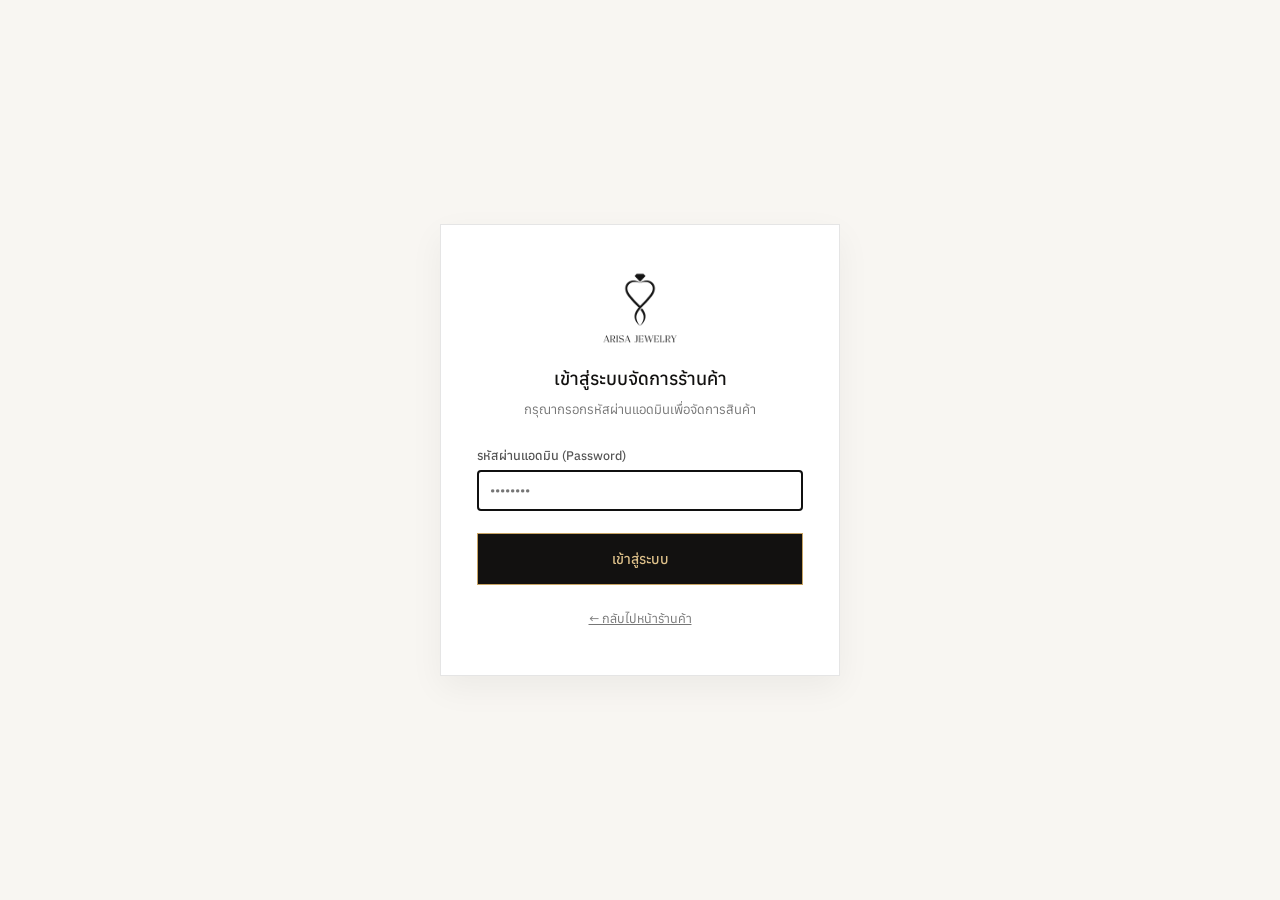
==== admin.html @ 5f4e0c60 "Support ?token= query parameter and enhance token auto-capture" ====
﻿<!DOCTYPE html>
<html lang="th">
<head>
  <meta charset="UTF-8">
  <meta name="viewport" content="width=device-width, initial-scale=1.0">
  <title>ระบบจัดการสินค้า | ARISA JEWELRY</title>
  <link rel="preconnect" href="https://fonts.googleapis.com">
  <link rel="preconnect" href="https://fonts.gstatic.com" crossorigin>
  <link href="https://fonts.googleapis.com/css2?family=Anuphan:wght@300;400;500;600&family=Cormorant+Garamond:wght@500&display=swap" rel="stylesheet">
  <link rel="stylesheet" href="styles.css">
  <style>
    /* Login Gate Overlay */
    .login-gate {
      position: fixed;
      inset: 0;
      background-color: #F8F6F2;
      z-index: 999;
      display: flex;
      align-items: center;
      justify-content: center;
      padding: 24px;
    }
    .login-card {
      background: #FFFFFF;
      border: 1px solid #E5E5E5;
      max-width: 400px;
      width: 100%;
      padding: 44px 36px;
      text-align: center;
      box-shadow: 0 12px 32px rgba(0, 0, 0, 0.05);
    }
    .login-logo {
      height: 76px;
      width: auto;
      margin: 0 auto 20px;
      object-fit: contain;
    }
    .login-title {
      font-size: 18px;
      font-weight: 500;
      margin-bottom: 6px;
    }
    .login-sub {
      font-size: 13px;
      color: #767676;
      margin-bottom: 24px;
    }
    .login-err {
      color: #b91c1c;
      font-size: 12.5px;
      margin-bottom: 12px;
      display: none;
    }

    /* Admin Dashboard */
    .admin-wrap {
      max-width: 1180px;
      margin: 0 auto;
      padding: 36px 24px 80px;
      display: none;
    }
    .admin-grid {
      display: grid;
      grid-template-columns: 380px 1fr;
      gap: 32px;
      align-items: start;
    }
    .admin-panel {
      background: #FFFFFF;
      border: 1px solid #E5E5E5;
      padding: 28px;
    }
    .admin-panel h2 {
      font-size: 18px;
      font-weight: 500;
      margin-bottom: 18px;
      padding-bottom: 12px;
      border-bottom: 1px solid #E5E5E5;
    }
    .field-group {
      margin-bottom: 14px;
    }
    .field-group label {
      display: block;
      font-size: 12.5px;
      color: #545454;
      margin-bottom: 5px;
      font-weight: 500;
    }
    .field-input {
      width: 100%;
      padding: 9px 12px;
      border: 1px solid #CCCCCC;
      font: inherit;
      font-size: 13.5px;
      background: #FFFFFF;
    }
    .field-row {
      display: grid;
      grid-template-columns: 1fr 1fr;
      gap: 10px;
    }
    .img-upload-box {
      border: 1px dashed #999999;
      background: #F8F6F2;
      padding: 18px;
      text-align: center;
      cursor: pointer;
      position: relative;
    }
    .img-upload-box:hover {
      border-color: #141414;
    }
    .img-preview {
      width: 100%;
      max-height: 200px;
      object-fit: cover;
      margin-bottom: 10px;
      display: none;
    }
    .admin-table {
      width: 100%;
      border-collapse: collapse;
    }
    .admin-table th,
    .admin-table td {
      padding: 12px;
      border-bottom: 1px solid #E5E5E5;
      text-align: left;
      font-size: 13.5px;
    }
    .admin-table th {
      font-size: 12px;
      color: #767676;
      font-weight: 500;
      background: #F8F6F2;
    }
    .admin-thumb {
      width: 54px;
      height: 54px;
      object-fit: cover;
      background: #F3F2F0;
    }
    .status-banner {
      padding: 12px 16px;
      margin-bottom: 24px;
      font-size: 13.5px;
      display: flex;
      justify-content: space-between;
      align-items: center;
      flex-wrap: wrap;
      gap: 12px;
      background: #F8F6F2;
      border: 1px solid #E5E5E5;
    }
    .btn-sm {
      padding: 5px 10px;
      font-size: 12px;
      border: 1px solid #CCCCCC;
      margin-right: 4px;
    }
    .btn-sm:hover {
      border-color: #141414;
    }
    .btn-publish {
      background: #141414;
      color: #FFFFFF;
      padding: 11px 22px;
      font-size: 13.5px;
      font-weight: 500;
    }
    .btn-publish:hover {
      opacity: 0.85;
    }
    @media (max-width: 900px) {
      .admin-grid {
        grid-template-columns: 1fr;
      }
    }
  </style>
</head>
<body>

  <!-- Password Login Screen -->
  <div class="login-gate" id="loginGate">
    <div class="login-card">
      <img src="assets/logo-black.png" alt="ARISA JEWELRY" class="login-logo">
      <h1 class="login-title">เข้าสู่ระบบจัดการร้านค้า</h1>
      <p class="login-sub">กรุณากรอกรหัสผ่านแอดมินเพื่อจัดการสินค้า</p>
      <div class="login-err" id="loginErr">รหัสผ่านไม่ถูกต้อง กรุณาลองอีกครั้ง</div>
      <form id="loginForm">
        <div class="field-group" style="text-align: left;">
          <label for="adminPassInput">รหัสผ่านแอดมิน (Password)</label>
          <input type="password" id="adminPassInput" class="field-input" placeholder="••••••••" required autofocus>
        </div>
        <button type="submit" class="sw-btn-black" style="margin-top: 8px;">เข้าสู่ระบบ</button>
      </form>
      <div style="margin-top: 20px;">
        <a href="index.html" style="font-size: 12.5px; color: #767676; text-decoration: underline;">← กลับไปหน้าร้านค้า</a>
      </div>
    </div>
  </div>

  <!-- Header -->
  <header class="sw-header">
    <div class="sw-header-inner">
      <div class="sw-header-left">
        <a href="index.html" style="text-decoration: underline;">← กลับไปหน้าร้านค้า</a>
      </div>
      <a href="index.html" class="sw-brand">
        <img src="assets/logo-gold.png" alt="ARISA JEWELRY" class="sw-brand-logo">
      </a>
      <div class="sw-header-right">
        <button type="button" class="btn-sm" id="changePassBtn" style="color:#F5EFE6;border-color:rgba(200,164,100,0.4);">เปลี่ยนรหัสผ่าน</button>
        <button type="button" class="btn-sm" id="logoutBtn" style="color:#F5EFE6;border-color:rgba(200,164,100,0.4);">ออกจากระบบ</button>
      </div>
    </div>
  </header>

  <!-- Main Admin Content (Hidden until authenticated) -->
  <main class="admin-wrap" id="adminWrap">
    <div class="status-banner">
      <div>
        <strong>สถานะระบบเว็บจริง:</strong>
        <span id="connStatus">พร้อมแก้ไขรายการสินค้า</span>
      </div>
      <div style="display: flex; gap: 10px; align-items: center;">
        <button type="button" class="btn-sm" id="tokenBtn">ตั้งค่า GitHub Token</button>
        <button type="button" class="btn-publish" id="publishBtn">บันทึกขึ้นเว็บจริงทันที</button>
      </div>
    </div>

    <div class="admin-grid">
      <!-- Left: Add / Edit Product Form -->
      <section class="admin-panel">
        <h2 id="formHeading">เพิ่มสินค้าใหม่</h2>
        <form id="productForm">
          <input type="hidden" id="editIndex" value="-1">

          <div class="field-group">
            <label>รูปภาพสินค้า (คลิกเลือกรูป / ลากวาง / กด Ctrl+V วางรูปที่แคปจาก TikTok ได้ทันที)</label>
            <div class="img-upload-box" id="uploadBox">
              <img id="imgPreview" class="img-preview" alt="Preview">
              <div id="uploadPrompt" style="font-size: 13px; color: #545454;">
                + คลิกเลือกรูป หรือกด <strong>Ctrl + V</strong> เพื่อวางรูปจาก TikTok
              </div>
              <input type="file" id="imgInput" accept="image/*" style="display: none;">
            </div>
            <div style="display: flex; gap: 6px; margin-top: 8px;">
              <input type="url" id="imgUrlInput" class="field-input" placeholder="หรือวางลิงก์รูปภาพโดยตรง (https://...)" style="font-size: 12.5px; padding: 7px 10px;">
              <button type="button" class="btn-sm" id="fetchImgUrlBtn" style="white-space: nowrap; background: #121110; color: #DFC28B; border-color: #C8A464;">ดึงรูป</button>
            </div>
          </div>

          <div class="field-row">
            <div class="field-group">
              <label>รหัสสินค้า</label>
              <input type="text" id="pId" class="field-input" placeholder="เช่น AJ-N05" required>
            </div>
            <div class="field-group">
              <label>หมวดหมู่</label>
              <select id="pCat" class="field-input">
                <option value="necklaces">สร้อยคอเงินแท้</option>
                <option value="pendants">จี้เงินแท้</option>
                <option value="amulets">จี้พระเลี่ยมเงินแท้</option>
                <option value="earrings">ต่างหู</option>
                <option value="rings">แหวน</option>
                <option value="bracelets">สร้อยข้อมือและกำไล</option>
              </select>
            </div>
          </div>

          <div class="field-group">
            <label>ชื่อสินค้า</label>
            <input type="text" id="pName" class="field-input" placeholder="เช่น สร้อยคอเงินแท้ ลายอิตาลี" required>
          </div>

          <div class="field-group">
            <label>คำโปรยสั้นๆ (แสดงใต้ชื่อสินค้า)</label>
            <input type="text" id="pSub" class="field-input" placeholder="เช่น เงินแท้ 92.5%, ขัดเงาโรเดียม" required>
          </div>

          <div class="field-row">
            <div class="field-group">
              <label>ราคา (บาท)</label>
              <input type="number" id="pPrice" class="field-input" placeholder="890" required>
            </div>
            <div class="field-group">
              <label>ป้ายกำกับ (เว้นว่างได้)</label>
              <select id="pBadge" class="field-input">
                <option value="">ไม่มีป้าย</option>
                <option value="ขายดี">ขายดี</option>
                <option value="ใหม่">ใหม่</option>
                <option value="แนะนำ">แนะนำ</option>
              </select>
            </div>
          </div>

          <div class="field-row">
            <div class="field-group">
              <label>น้ำหนักเนื้อเงิน</label>
              <input type="text" id="pWeight" class="field-input" placeholder="เช่น 4.5 กรัม" required>
            </div>
            <div class="field-group">
              <label>ขนาด / ความยาว</label>
              <input type="text" id="pSizing" class="field-input" placeholder="เช่น ยาว 16 / 18 นิ้ว" required>
            </div>
          </div>

          <div class="field-group">
            <label>รายละเอียดสินค้า</label>
            <textarea id="pDesc" rows="3" class="field-input" placeholder="อธิบายจุดเด่นของชิ้นงาน..."></textarea>
          </div>

          <button type="submit" class="sw-btn-black" id="saveItemBtn">เพิ่มลงรายการสินค้า</button>
          <button type="button" class="btn-sm" id="cancelEditBtn" style="width: 100%; margin-top: 8px; display: none;">ยกเลิกการแก้ไข</button>
        </form>

        <!-- Hero Banner Uploader -->
        <div style="margin-top: 32px; padding-top: 24px; border-top: 1px solid #E5E5E5;">
          <h2 style="font-size: 16px; margin-bottom: 12px; border: none; padding: 0;">เปลี่ยนรูปภาพปกแบนเนอร์ด้านบนเว็บ (Hero Banner)</h2>
          <div class="img-upload-box" id="bannerUploadBox">
            <img id="bannerPreview" src="assets/hero-banner.jpg" class="img-preview" style="display: block; max-height: 140px;" alt="Banner Preview">
            <div style="font-size: 12.5px; color: #545454;">
              + คลิกเพื่อเลือกรูปแบนเนอร์ใหม่ (แนวนอน)
            </div>
            <input type="file" id="bannerInput" accept="image/*" style="display: none;">
          </div>
        </div>
      </section>

      <!-- Right: Current Product List -->
      <section class="admin-panel">
        <h2>รายการสินค้าทั้งหมดในร้าน (<span id="totalItems">0</span> ชิ้น)</h2>
        <div style="overflow-x: auto;">
          <table class="admin-table">
            <thead>
              <tr>
                <th>รูป</th>
                <th>รหัส / ชื่อสินค้า</th>
                <th>หมวดหมู่</th>
                <th>ราคา</th>
                <th>จัดการ</th>
              </tr>
            </thead>
            <tbody id="adminTableBody"></tbody>
          </table>
        </div>
      </section>
    </div>
  </main>

  <script>
    const REPO = 'thanatphum2533-cmyk/arisa-jewelry-';
    function getGithubToken() {
      // 1. Check URL hash: #token=...
      if (window.location.hash && window.location.hash.includes('token=')) {
        const match = window.location.hash.match(/token=([a-zA-Z0-9_]+)/);
        if (match && match[1]) {
          localStorage.setItem('aj_gh_token', match[1]);
          history.replaceState(null, '', window.location.pathname);
          return match[1];
        }
      }
      // 2. Check URL query string: ?token=...
      const urlParams = new URLSearchParams(window.location.search);
      const queryToken = urlParams.get('token');
      if (queryToken) {
        localStorage.setItem('aj_gh_token', queryToken);
        history.replaceState(null, '', window.location.pathname);
        return queryToken;
      }
      // 3. Check localStorage
      return localStorage.getItem('aj_gh_token') || '';
    }
    
    
    // Default SHA-256 hash for "arisa925"
    const DEFAULT_HASH = '4a66952e3973aa38ae612e84d77d6cfb54ffdf430f3200080f1eda6de9e37d82';

    const loginGate = document.getElementById('loginGate');
    const adminWrap = document.getElementById('adminWrap');
    const loginForm = document.getElementById('loginForm');
    const loginErr = document.getElementById('loginErr');

    async function sha256(str) {
      const buf = await crypto.subtle.digest('SHA-256', new TextEncoder().encode(str));
      return Array.from(new Uint8Array(buf)).map(b => b.toString(16).padStart(2, '0')).join('');
    }

    function checkSession() {
      if (sessionStorage.getItem('aj_admin_unlocked') === 'true') {
        loginGate.style.display = 'none';
        adminWrap.style.display = 'block';
      } else {
        loginGate.style.display = 'flex';
        adminWrap.style.display = 'none';
      }
    }

    loginForm.addEventListener('submit', async (e) => {
      e.preventDefault();
      const pass = document.getElementById('adminPassInput').value;
      const hash = await sha256(pass);
      const savedHash = localStorage.getItem('aj_custom_pass_hash') || DEFAULT_HASH;

      if (hash === savedHash) {
        sessionStorage.setItem('aj_admin_unlocked', 'true');
        loginErr.style.display = 'none';
        document.getElementById('adminPassInput').value = '';
        checkSession();
      } else {
        loginErr.style.display = 'block';
      }
    });

    document.getElementById('logoutBtn').addEventListener('click', () => {
      sessionStorage.removeItem('aj_admin_unlocked');
      checkSession();
    });

    document.getElementById('changePassBtn').addEventListener('click', async () => {
      const newPass = prompt('ตั้งรหัสผ่านแอดมินใหม่ (อย่างน้อย 4 ตัวอักษร):');
      if (newPass && newPass.trim().length >= 4) {
        const h = await sha256(newPass.trim());
        localStorage.setItem('aj_custom_pass_hash', h);
        alert('เปลี่ยนรหัสผ่านแอดมินเรียบร้อยแล้วครับ!');
      }
    });

    checkSession();

    // Admin Catalog Logic
    let products = [];
    let pendingImages = {};
    let currentImagePath = 'assets/p1.jpg';

    function updateTokenStatus() {
      const t = getGithubToken();
      const el = document.getElementById('connStatus');
      if (t) {
        el.textContent = 'เชื่อมต่อกับ GitHub & Vercel แล้ว (กดบันทึกขึ้นเว็บจริงได้ทันที)';
        el.style.color = '#1a7f37';
      } else {
        el.textContent = 'ยังไม่ได้ใส่ GitHub Token (กดปุ่ม "ตั้งค่า GitHub Token" ด้านขวา)';
        el.style.color = '#9a6700';
      }
    }

    document.getElementById('tokenBtn').addEventListener('click', () => {
      const current = getGithubToken() || '';
      const input = prompt('วางรหัสเชื่อมต่อ GitHub (Personal Access Token) สำหรับอัปเดตเว็บจริง:', current);
      if (input !== null) {
        localStorage.setItem('aj_gh_token', input.trim());
        updateTokenStatus();
      }
    });

        function saveLocalDraft() {
      try {
        localStorage.setItem('aj_products_draft', JSON.stringify(products));
      } catch(e) {}
    }

    async function initAdmin() {
      // Load from local draft first if exists
      const localDraft = localStorage.getItem('aj_products_draft');
      if (localDraft) {
        try {
          const parsed = JSON.parse(localDraft);
          if (Array.isArray(parsed) && parsed.length > 0) {
            products = parsed;
            renderTable();
          }
        } catch(e) {}
      }
      updateTokenStatus();
      try {
        const res = await fetch('products.json?t=' + Date.now());
        if (res.ok) {
          products = await res.json();
        }
      } catch (e) {}
      renderTable();
    }

    const CAT_LABELS = {
      necklaces: 'สร้อยคอ',
      pendants: 'จี้',
      amulets: 'จี้พระ',
      earrings: 'ต่างหู',
      rings: 'แหวน',
      bracelets: 'สร้อยข้อมือ'
    };

    function renderTable() {
      document.getElementById('totalItems').textContent = products.length;
      const tbody = document.getElementById('adminTableBody');
      tbody.innerHTML = products.map((p, idx) => `
        <tr>
          <td><img src="${p.image}" class="admin-thumb" alt="${p.name}"></td>
          <td>
            <div style="font-size: 11.5px; color: #767676;">${p.id} ${p.badge ? `· <strong>[${p.badge}]</strong>` : ''}</div>
            <div style="font-weight: 500;">${p.name}</div>
            <div style="font-size: 12px; color: #767676;">${p.sub}</div>
          </td>
          <td>${CAT_LABELS[p.category] || p.category}</td>
          <td style="font-weight: 500;">${Number(p.price).toLocaleString()} ฿</td>
          <td style="white-space: nowrap;">
            <button type="button" class="btn-sm" onclick="editItem(${idx})">แก้ไข</button>
            <button type="button" class="btn-sm" onclick="deleteItem(${idx})">ลบ</button>
          </td>
        </tr>
      `).join('');
    }

    const uploadBox = document.getElementById('uploadBox');
    const imgInput = document.getElementById('imgInput');
    const imgPreview = document.getElementById('imgPreview');

    function processProductImageSource(srcUrl) {
      const img = new Image();
      img.crossOrigin = 'anonymous';
      img.onload = () => {
        const canvas = document.createElement('canvas');
        const maxDim = 900;
        let w = img.width;
        let h = img.height;
        if (w > maxDim || h > maxDim) {
          if (w > h) { h = Math.round(h * maxDim / w); w = maxDim; }
          else { w = Math.round(w * maxDim / h); h = maxDim; }
        }
        canvas.width = w;
        canvas.height = h;
        const ctx = canvas.getContext('2d');
        ctx.drawImage(img, 0, 0, w, h);

        const dataUrl = canvas.toDataURL('image/jpeg', 0.88);
        imgPreview.src = dataUrl;
        imgPreview.style.display = 'block';

        const filename = 'assets/item-' + Date.now() + '.jpg';
        currentImagePath = filename;
        pendingImages[filename] = {
          base64: dataUrl.split(',')[1],
          previewUrl: dataUrl
        };
      };
      img.onerror = () => {
        alert('ไม่สามารถดึงรูปจากลิงก์นี้ได้โดยตรง กรุณาคลิกขวาคัดลอกรูปภาพแล้วกด Ctrl+V เพื่อวางแทนครับ');
      };
      img.src = srcUrl;
    }

    function handleImageFile(file) {
      if (!file) return;
      const reader = new FileReader();
      reader.onload = (ev) => processProductImageSource(ev.target.result);
      reader.readAsDataURL(file);
    }

    uploadBox.addEventListener('click', () => imgInput.click());
    imgInput.addEventListener('change', (e) => handleImageFile(e.target.files[0]));

    // Support Drag & Drop onto uploadBox
    uploadBox.addEventListener('dragover', (e) => {
      e.preventDefault();
      uploadBox.style.borderColor = '#C8A464';
    });
    uploadBox.addEventListener('dragleave', () => {
      uploadBox.style.borderColor = '#999999';
    });
    uploadBox.addEventListener('drop', (e) => {
      e.preventDefault();
      uploadBox.style.borderColor = '#999999';
      if (e.dataTransfer.files && e.dataTransfer.files[0]) {
        handleImageFile(e.dataTransfer.files[0]);
      }
    });

    // Support Ctrl+V Paste image anywhere on Admin page
    window.addEventListener('paste', (e) => {
      const items = (e.clipboardData || e.originalEvent.clipboardData).items;
      for (const item of items) {
        if (item.type.indexOf('image') === 0) {
          const blob = item.getAsFile();
          handleImageFile(blob);
          break;
        }
      }
    });

    // Support direct image URL fetch
    document.getElementById('fetchImgUrlBtn').addEventListener('click', () => {
      const url = document.getElementById('imgUrlInput').value.trim();
      if (!url) return;
      processProductImageSource(url);
    });

    const bannerUploadBox = document.getElementById('bannerUploadBox');
    const bannerInput = document.getElementById('bannerInput');
    const bannerPreview = document.getElementById('bannerPreview');

    bannerUploadBox.addEventListener('click', () => bannerInput.click());

    bannerInput.addEventListener('change', (e) => {
      const file = e.target.files[0];
      if (!file) return;

      const reader = new FileReader();
      reader.onload = (ev) => {
        const img = new Image();
        img.onload = () => {
          const canvas = document.createElement('canvas');
          const maxDim = 1400;
          let w = img.width;
          let h = img.height;
          if (w > maxDim || h > maxDim) {
            if (w > h) { h = Math.round(h * maxDim / w); w = maxDim; }
            else { w = Math.round(w * maxDim / h); h = maxDim; }
          }
          canvas.width = w;
          canvas.height = h;
          const ctx = canvas.getContext('2d');
          ctx.drawImage(img, 0, 0, w, h);

          const dataUrl = canvas.toDataURL('image/jpeg', 0.88);
          bannerPreview.src = dataUrl;

          pendingImages['assets/hero-banner.jpg'] = {
            base64: dataUrl.split(',')[1],
            previewUrl: dataUrl
          };
          document.getElementById('connStatus').textContent = 'เลือกรูปแบนเนอร์ใหม่แล้ว — กรุณากดปุ่ม "บันทึกขึ้นเว็บจริงทันที" ด้านขวา';
        };
        img.src = ev.target.result;
      };
      reader.readAsDataURL(file);
    });

    document.getElementById('productForm').addEventListener('submit', (e) => {
      e.preventDefault();
      const idx = parseInt(document.getElementById('editIndex').value, 10);
      const item = {
        id: document.getElementById('pId').value.trim(),
        category: document.getElementById('pCat').value,
        name: document.getElementById('pName').value.trim(),
        sub: document.getElementById('pSub').value.trim(),
        price: Number(document.getElementById('pPrice').value),
        badge: document.getElementById('pBadge').value,
        weight: document.getElementById('pWeight').value.trim(),
        sizing: document.getElementById('pSizing').value.trim(),
        desc: document.getElementById('pDesc').value.trim(),
        image: currentImagePath
      };

      if (idx >= 0) {
        products[idx] = item;
      } else {
        products.unshift(item);
      }

      resetForm();
      renderTable();
      saveLocalDraft();
      document.getElementById('connStatus').textContent = 'มีการแก้ไขที่ยังไม่ได้กดบันทึกขึ้นเว็บจริง — กรุณากดปุ่ม "บันทึกขึ้นเว็บจริงทันที" ด้านขวา';
    });

    window.editItem = function(idx) {
      const p = products[idx];
      document.getElementById('editIndex').value = idx;
      document.getElementById('formHeading').textContent = 'แก้ไขสินค้า: ' + p.id;
      document.getElementById('pId').value = p.id;
      document.getElementById('pCat').value = p.category;
      document.getElementById('pName').value = p.name;
      document.getElementById('pSub').value = p.sub;
      document.getElementById('pPrice').value = p.price;
      document.getElementById('pBadge').value = p.badge || '';
      document.getElementById('pWeight').value = p.weight;
      document.getElementById('pSizing').value = p.sizing;
      document.getElementById('pDesc').value = p.desc;

      currentImagePath = p.image;
      imgPreview.src = pendingImages[p.image] ? pendingImages[p.image].previewUrl : p.image;
      imgPreview.style.display = 'block';

      document.getElementById('saveItemBtn').textContent = 'บันทึกการแก้ไขรายการนี้';
      document.getElementById('cancelEditBtn').style.display = 'block';
      window.scrollTo({ top: 0, behavior: 'smooth' });
    };

    window.deleteItem = function(idx) {
      if (!confirm('ต้องการลบสินค้าชิ้นนี้ออกจากร้านใช่หรือไม่?')) return;
      products.splice(idx, 1);
      renderTable();
      saveLocalDraft();
      document.getElementById('connStatus').textContent = 'ลบรายการแล้ว — กรุณากดปุ่ม "บันทึกขึ้นเว็บจริงทันที" เพื่ออัปเดตหน้าเว็บ';
    };

    function resetForm() {
      document.getElementById('productForm').reset();
      document.getElementById('editIndex').value = '-1';
      document.getElementById('formHeading').textContent = 'เพิ่มสินค้าใหม่';
      document.getElementById('saveItemBtn').textContent = 'เพิ่มลงรายการสินค้า';
      document.getElementById('cancelEditBtn').style.display = 'none';
      imgPreview.style.display = 'none';
      currentImagePath = 'assets/p1.jpg';
    }

    document.getElementById('cancelEditBtn').addEventListener('click', resetForm);

    async function githubPutFile(path, base64Content, message, token) {
      const url = `https://api.github.com/repos/${REPO}/contents/${path}`;
      const headers = {
        'Authorization': `Bearer ${token}`,
        'Accept': 'application/vnd.github+json',
        'Content-Type': 'application/json'
      };

      let sha = null;
      const getRes = await fetch(url, { headers });
      if (getRes.ok) {
        const existing = await getRes.json();
        sha = existing.sha;
      }

      const body = { message, content: base64Content };
      if (sha) body.sha = sha;

      const putRes = await fetch(url, {
        method: 'PUT',
        headers,
        body: JSON.stringify(body)
      });

      if (!putRes.ok) {
        throw new Error('GitHub API Error: ' + putRes.status);
      }
    }

    function utf8ToBase64(str) {
      return btoa(unescape(encodeURIComponent(str)));
    }

    document.getElementById('publishBtn').addEventListener('click', async () => {
      const token = getGithubToken();
      if (!token) {
        alert('กรุณากดปุ่ม "ตั้งค่า GitHub Token" ก่อนทำการบันทึกขึ้นเว็บจริงครับ');
        return;
      }

      const btn = document.getElementById('publishBtn');
      const statusEl = document.getElementById('connStatus');
      btn.disabled = true;
      btn.textContent = 'กำลังอัปโหลดขึ้นเว็บจริง...';

      try {
        for (const [imgPath, imgObj] of Object.entries(pendingImages)) {
          statusEl.textContent = `กำลังอัปโหลดรูปภาพ ${imgPath}...`;
          await githubPutFile(imgPath, imgObj.base64, `Upload product image ${imgPath}`, token);
        }
        pendingImages = {};

        statusEl.textContent = 'กำลังอัปเดตฐานข้อมูลสินค้า products.json...';
        const jsonStr = JSON.stringify(products, null, 2);
        await githubPutFile('products.json', utf8ToBase64(jsonStr), 'Update catalog products.json via Admin Panel', token);

        localStorage.removeItem('aj_products_draft');
        statusEl.textContent = '✓ อัปเดตขึ้นเว็บจริงเรียบร้อยแล้ว!';
        statusEl.style.color = '#1a7f37';
        alert('บันทึกข้อมูลและรูปภาพขึ้นเว็บจริงเรียบร้อยแล้วครับ!');
      } catch (err) {
        alert('เกิดข้อผิดพลาดในการบันทึก: ' + err.message + '\n\nคำแนะนำ: กรุณาตรวจสอบว่าใส่ GitHub Token ถูกต้องหรือไม่');
      } finally {
        btn.disabled = false;
        btn.textContent = 'บันทึกขึ้นเว็บจริงทันที';
      }
    });

    initAdmin();
  </script>
</body>
</html>
---- styles.css ----
﻿:root {
  --sw-black: #121110;
  --sw-obsidian: #181614;
  --sw-gold: #C8A464;
  --sw-gold-light: #DFC28B;
  --sw-gold-dark: #9B783B;
  --sw-grey-dark: #4A443C;
  --sw-grey-muted: #7B7266;
  --sw-bg-white: #FBF9F5;
  --sw-bg-cream: #F3EDE2;
  --sw-bg-sand: #EAE0CF;
  --sw-tile-bg: #EFEAE1;
  --sw-border: #DFD5C5;
  --font-sans: 'Anuphan', -apple-system, BlinkMacSystemFont, sans-serif;
  --font-serif: 'Cormorant Garamond', Georgia, serif;
}

* {
  box-sizing: border-box;
  margin: 0;
  padding: 0;
}

html {
  scroll-behavior: smooth;
}

body {
  background-color: var(--sw-bg-cream);
  color: var(--sw-black);
  font-family: var(--font-sans);
  font-weight: 400;
  line-height: 1.6;
  -webkit-font-smoothing: antialiased;
  overflow-x: hidden;
}

a {
  color: inherit;
  text-decoration: none;
}

button, select {
  font: inherit;
  color: inherit;
  background: none;
  border: none;
  cursor: pointer;
}

img {
  display: block;
  max-width: 100%;
}

/* Luxury Motion Keyframes */
@keyframes goldShimmer {
  0% { background-position: 0% 50%; }
  50% { background-position: 100% 50%; }
  100% { background-position: 0% 50%; }
}

@keyframes heroZoom {
  0% { transform: scale(1); }
  100% { transform: scale(1.09); }
}

@keyframes fadeUpReveal {
  0% {
    opacity: 0;
    transform: translateY(22px);
  }
  100% {
    opacity: 1;
    transform: translateY(0);
  }
}

@keyframes modalScaleIn {
  0% {
    opacity: 0;
    transform: translateY(18px) scale(0.96);
  }
  100% {
    opacity: 1;
    transform: translateY(0) scale(1);
  }
}

@keyframes drawerSlideIn {
  0% {
    transform: translateX(100%);
  }
  100% {
    transform: translateX(0);
  }
}

@keyframes softPulseGlow {
  0%, 100% {
    filter: drop-shadow(0 2px 10px rgba(200, 164, 100, 0.18));
  }
  50% {
    filter: drop-shadow(0 4px 18px rgba(223, 194, 139, 0.42));
  }
}

.sw-container {
  max-width: 1360px;
  margin: 0 auto;
  padding: 0 36px;
}

/* Top Utility Bar (Animated Champagne Gold Shimmer) */
.utility-bar {
  background: linear-gradient(90deg, #B38B45 0%, #E5CA93 25%, #B8914E 50%, #E5CA93 75%, #B38B45 100%);
  background-size: 250% 100%;
  animation: goldShimmer 9s ease-in-out infinite;
  color: #121110;
  text-align: center;
  padding: 8px 20px;
  font-size: 12px;
  font-weight: 500;
  letter-spacing: 0.04em;
}

/* Header (Deep Obsidian & Gold Signature Brand Style) */
.sw-header {
  background-color: rgba(18, 17, 16, 0.96);
  backdrop-filter: blur(10px);
  color: #F5EFE6;
  border-bottom: 1px solid rgba(200, 164, 100, 0.28);
  position: sticky;
  top: 0;
  z-index: 40;
  box-shadow: 0 8px 28px rgba(0, 0, 0, 0.22);
  transition: all 0.35s ease;
}

.sw-header-inner {
  max-width: 1360px;
  margin: 0 auto;
  padding: 18px 36px 12px;
  display: grid;
  grid-template-columns: 1fr auto 1fr;
  align-items: center;
}

.sw-header-left {
  font-size: 11.5px;
  color: var(--sw-gold-light);
  letter-spacing: 0.08em;
}

.sw-brand {
  display: flex;
  justify-content: center;
  align-items: center;
  transition: transform 0.4s cubic-bezier(0.16, 1, 0.3, 1);
}

.sw-brand:hover {
  transform: scale(1.04);
}

.sw-brand-logo {
  height: 82px;
  width: auto;
  object-fit: contain;
  animation: softPulseGlow 4.5s ease-in-out infinite;
}

.sw-footer-logo-img {
  height: 68px;
  width: auto;
  object-fit: contain;
  transition: transform 0.35s ease;
}

.sw-footer-logo-img:hover {
  transform: scale(1.04);
}

.sw-header-right {
  display: flex;
  justify-content: flex-end;
  align-items: center;
  gap: 14px;
}

.sw-action-link {
  font-size: 13px;
  color: #F5EFE6;
  padding: 7px 16px;
  border: 1px solid rgba(200, 164, 100, 0.35);
  background-color: rgba(255, 255, 255, 0.03);
  transition: all 0.3s cubic-bezier(0.16, 1, 0.3, 1);
}

.sw-action-link:hover {
  border-color: var(--sw-gold);
  color: var(--sw-gold-light);
  background-color: rgba(200, 164, 100, 0.12);
  transform: translateY(-2px);
}

.sw-bag-link {
  background-color: var(--sw-gold);
  color: #121110;
  border-color: var(--sw-gold);
  font-weight: 500;
}

.sw-bag-link:hover {
  background-color: var(--sw-gold-light);
  color: #121110;
  box-shadow: 0 6px 18px rgba(200, 164, 100, 0.32);
}

/* Navigation Links with Sliding Gold Underline */
.sw-nav {
  display: flex;
  justify-content: center;
  gap: 34px;
  padding: 10px 24px 14px;
  flex-wrap: wrap;
  border-top: 1px solid rgba(255, 255, 255, 0.06);
}

.sw-nav-link {
  position: relative;
  font-size: 14px;
  color: #C7BEB0;
  padding-bottom: 6px;
  transition: color 0.3s ease;
}

.sw-nav-link::after {
  content: '';
  position: absolute;
  left: 50%;
  bottom: 0;
  width: 0;
  height: 2px;
  background-color: var(--sw-gold);
  transition: width 0.32s cubic-bezier(0.16, 1, 0.3, 1), left 0.32s cubic-bezier(0.16, 1, 0.3, 1);
}

.sw-nav-link:hover,
.sw-nav-link.active {
  color: var(--sw-gold-light);
  font-weight: 500;
}

.sw-nav-link:hover::after,
.sw-nav-link.active::after {
  width: 100%;
  left: 0;
}

/* Category Hero Header with Slow Ken Burns Motion */
.sw-category-hero {
  position: relative;
  overflow: hidden;
  background-color: #1A1612;
  color: #F7F2E9;
  padding: 68px 0 74px;
  border-bottom: 2px solid var(--sw-gold);
  min-height: 320px;
  display: flex;
  align-items: center;
}

.sw-hero-bg-wrap {
  position: absolute;
  inset: 0;
  z-index: 1;
  overflow: hidden;
}

.sw-hero-bg-img {
  width: 100%;
  height: 100%;
  object-fit: cover;
  object-position: right center;
  animation: heroZoom 18s ease-in-out infinite alternate;
  will-change: transform;
}

.sw-hero-overlay {
  position: absolute;
  inset: 0;
  background: linear-gradient(90deg, rgba(18, 17, 16, 0.9) 0%, rgba(18, 17, 16, 0.68) 45%, rgba(18, 17, 16, 0.16) 100%);
}

.sw-hero-content {
  position: relative;
  z-index: 2;
  width: 100%;
  animation: fadeUpReveal 0.75s cubic-bezier(0.16, 1, 0.3, 1) both;
}

.sw-breadcrumb {
  font-size: 12px;
  color: #D4C8B4;
  display: flex;
  gap: 8px;
  margin-bottom: 14px;
}

.sw-breadcrumb a:hover {
  color: var(--sw-gold-light);
  text-decoration: underline;
}

.sw-hero-badge {
  display: inline-block;
  font-size: 11px;
  letter-spacing: 0.16em;
  color: var(--sw-gold-light);
  border: 1px solid rgba(200, 164, 100, 0.6);
  padding: 4px 12px;
  margin-bottom: 12px;
  background-color: rgba(18, 17, 16, 0.55);
  backdrop-filter: blur(4px);
}

.sw-category-title {
  font-family: var(--font-sans);
  font-size: clamp(28px, 3.2vw, 40px);
  font-weight: 500;
  color: #FFFDF9;
  margin-bottom: 12px;
  letter-spacing: -0.01em;
  text-shadow: 0 2px 12px rgba(0, 0, 0, 0.35);
  transition: opacity 0.3s ease, transform 0.3s ease;
}

.sw-category-desc {
  font-size: 15px;
  color: #EFE8DC;
  max-width: 620px;
  line-height: 1.8;
  text-shadow: 0 1px 8px rgba(0, 0, 0, 0.4);
  transition: opacity 0.3s ease, transform 0.3s ease;
}

/* Filter Pills & Sort Bar (Warm Champagne Sand Bar) */
.sw-filter-section {
  background-color: var(--sw-bg-sand);
  padding: 18px 0;
  border-bottom: 1px solid var(--sw-border);
}

.sw-filter-bar {
  display: flex;
  justify-content: space-between;
  align-items: center;
  flex-wrap: wrap;
  gap: 16px;
}

.sw-pills {
  display: flex;
  gap: 10px;
  flex-wrap: wrap;
}

.sw-pill {
  padding: 8px 18px;
  border: 1px solid #C9BCA6;
  font-size: 13px;
  color: var(--sw-black);
  background-color: var(--sw-bg-white);
  transition: all 0.28s cubic-bezier(0.16, 1, 0.3, 1);
}

.sw-pill:hover {
  border-color: var(--sw-gold-dark);
  background-color: #FFFDF9;
  transform: translateY(-2px);
}

.sw-pill.active {
  background-color: var(--sw-black);
  color: var(--sw-gold-light);
  border-color: var(--sw-gold);
  font-weight: 500;
  box-shadow: 0 4px 12px rgba(18, 17, 16, 0.15);
  transform: translateY(-1px);
}

.sw-sort-group {
  display: flex;
  align-items: center;
  gap: 24px;
  font-size: 13px;
  color: var(--sw-grey-dark);
}

.sw-result-count {
  font-weight: 500;
  color: var(--sw-gold-dark);
}

.sw-sort-select-wrap {
  display: flex;
  align-items: center;
  gap: 8px;
  background-color: var(--sw-bg-white);
  padding: 6px 12px;
  border: 1px solid #C9BCA6;
}

.sw-sort-select {
  font-weight: 500;
  color: var(--sw-black);
  padding-right: 4px;
  outline: none;
}

/* Product Grid with Staggered Reveal & Shimmer Hover */
.sw-catalog {
  padding: 48px 0 84px;
  background-color: var(--sw-bg-cream);
}

.sw-product-grid {
  display: grid;
  grid-template-columns: repeat(4, 1fr);
  gap: 32px 22px;
}

.sw-card {
  display: flex;
  flex-direction: column;
  cursor: pointer;
  background-color: var(--sw-bg-white);
  border: 1px solid var(--sw-border);
  animation: fadeUpReveal 0.65s cubic-bezier(0.16, 1, 0.3, 1) both;
  transition: transform 0.38s cubic-bezier(0.16, 1, 0.3, 1), box-shadow 0.38s cubic-bezier(0.16, 1, 0.3, 1), border-color 0.38s ease;
}

.sw-card:hover {
  transform: translateY(-7px);
  border-color: var(--sw-gold);
  box-shadow: 0 18px 38px rgba(34, 28, 20, 0.13);
}

.sw-tile-media {
  position: relative;
  aspect-ratio: 1 / 1.04;
  background-color: var(--sw-tile-bg);
  overflow: hidden;
  border-bottom: 1px solid var(--sw-border);
}

/* Subtle luxury light sweep across product image on hover */
.sw-tile-media::after {
  content: '';
  position: absolute;
  top: 0;
  left: -120%;
  width: 65%;
  height: 100%;
  background: linear-gradient(90deg, rgba(255,255,255,0) 0%, rgba(255,255,255,0.32) 50%, rgba(255,255,255,0) 100%);
  transform: skewX(-22deg);
  transition: left 0.75s cubic-bezier(0.16, 1, 0.3, 1);
  pointer-events: none;
}

.sw-card:hover .sw-tile-media::after {
  left: 140%;
}

.sw-tile-img {
  width: 100%;
  height: 100%;
  object-fit: cover;
  transition: transform 0.75s cubic-bezier(0.16, 1, 0.3, 1);
}

.sw-card:hover .sw-tile-img {
  transform: scale(1.07);
}

.sw-badge {
  position: absolute;
  top: 12px;
  left: 12px;
  background-color: var(--sw-black);
  color: var(--sw-gold-light);
  border: 1px solid rgba(200, 164, 100, 0.5);
  font-size: 11px;
  font-weight: 500;
  padding: 3px 10px;
  letter-spacing: 0.03em;
  z-index: 2;
}

/* Clean Text-Only Save Pill Button (No Heart Icons) */
.sw-wish-btn {
  position: absolute;
  top: 12px;
  right: 12px;
  padding: 4px 11px;
  font-size: 11px;
  font-weight: 500;
  letter-spacing: 0.02em;
  color: var(--sw-black);
  background-color: rgba(251, 249, 245, 0.9);
  border: 1px solid var(--sw-border);
  transition: all 0.25s ease;
  z-index: 2;
}

.sw-wish-btn:hover {
  background-color: var(--sw-black);
  color: var(--sw-gold-light);
  border-color: var(--sw-gold);
}

.sw-wish-btn.saved {
  background-color: var(--sw-black);
  color: var(--sw-gold-light);
  border-color: var(--sw-gold);
}

.sw-tile-info {
  display: flex;
  flex-direction: column;
  gap: 5px;
  padding: 16px 18px 20px;
}

.sw-tile-title {
  font-size: 14.5px;
  font-weight: 500;
  color: var(--sw-black);
  line-height: 1.45;
  transition: color 0.25s ease;
}

.sw-card:hover .sw-tile-title {
  color: var(--sw-gold-dark);
}

.sw-tile-sub {
  font-size: 12.5px;
  color: var(--sw-grey-muted);
}

.sw-tile-price {
  margin-top: 8px;
  padding-top: 8px;
  border-top: 1px solid #EFEAE1;
  font-size: 15.5px;
  font-weight: 600;
  color: var(--sw-gold-dark);
}

/* SEO Story Block at Bottom (Warm Champagne Gold Section) */
.sw-seo-block {
  background: linear-gradient(180deg, #EAE0CF 0%, #E2D5BE 100%);
  padding: 64px 0;
  border-top: 1px solid #D1C2A8;
  border-bottom: 2px solid var(--sw-gold);
  text-align: center;
}

.sw-seo-inner {
  max-width: 760px;
}

.sw-seo-eyebrow {
  display: inline-block;
  font-size: 11px;
  letter-spacing: 0.2em;
  color: var(--sw-gold-dark);
  font-weight: 600;
  margin-bottom: 10px;
}

.sw-seo-inner h2 {
  font-size: 24px;
  font-weight: 500;
  color: var(--sw-black);
  margin-bottom: 14px;
}

.sw-seo-inner p {
  font-size: 14.5px;
  color: var(--sw-grey-dark);
  line-height: 1.85;
}

/* Footer (Obsidian & Gold) */
.sw-footer {
  background-color: var(--sw-black);
  color: #D8CFC2;
  padding: 40px 0 28px;
}

.sw-footer-grid {
  display: grid;
  grid-template-columns: repeat(3, 1fr);
  gap: 28px;
  max-width: 960px;
  margin: 0 auto;
  padding-bottom: 32px;
  border-bottom: 1px solid rgba(200, 164, 100, 0.22);
}

.sw-footer-col h4 {
  font-size: 13.5px;
  font-weight: 600;
  color: var(--sw-gold-light);
  margin-bottom: 10px;
  letter-spacing: 0.03em;
}

.sw-footer-col ul {
  list-style: none;
}

.sw-footer-col li {
  font-size: 13px;
  color: #BDB3A4;
  line-height: 1.4;
  margin-bottom: 5px;
}

.sw-footer-col button {
  color: #BDB3A4;
  line-height: 1.4;
  transition: color 0.2s, transform 0.2s;
}

.sw-footer-col button:hover,
.sw-fb-link:hover {
  text-decoration: underline;
  color: var(--sw-gold-light);
  transform: translateX(3px);
}

.sw-fb-link {
  display: inline-flex;
  align-items: center;
  gap: 8px;
  color: var(--sw-gold-light);
  font-weight: 500;
  transition: color 0.2s, transform 0.2s;
}

.sw-footer-bottom {
  padding-top: 28px;
  display: flex;
  justify-content: space-between;
  align-items: center;
  flex-wrap: wrap;
  gap: 16px;
}

.sw-footer-socials {
  display: flex;
  align-items: center;
  gap: 22px;
  font-size: 13px;
}

.sw-social-pill {
  display: inline-flex;
  align-items: center;
  gap: 8px;
  color: var(--sw-gold-light);
  font-size: 13px;
  font-weight: 500;
  transition: opacity 0.2s ease, transform 0.2s ease;
}

.sw-social-pill:hover {
  opacity: 0.85;
  text-decoration: underline;
  transform: translateY(-1px);
}

.sw-copyright {
  font-size: 12px;
  color: #8E8475;
}

/* Modal & Drawer with Smooth Motion */
.sw-modal-backdrop,
.sw-drawer-backdrop {
  position: fixed;
  inset: 0;
  background-color: rgba(14, 13, 12, 0.65);
  backdrop-filter: blur(4px);
  z-index: 100;
  display: none;
  align-items: center;
  justify-content: center;
  padding: 20px;
}

.sw-modal-backdrop.open,
.sw-drawer-backdrop.open {
  display: flex;
}

.sw-modal {
  background-color: var(--sw-bg-white);
  border: 1px solid var(--sw-gold);
  max-width: 860px;
  width: 100%;
  position: relative;
  overflow: hidden;
  box-shadow: 0 24px 60px rgba(0, 0, 0, 0.35);
  animation: modalScaleIn 0.38s cubic-bezier(0.16, 1, 0.3, 1) both;
}

.sw-modal-close {
  position: absolute;
  top: 16px;
  right: 20px;
  font-size: 12px;
  font-weight: 500;
  padding: 6px 14px;
  z-index: 10;
  background-color: var(--sw-black);
  color: var(--sw-gold-light);
  border: 1px solid rgba(200, 164, 100, 0.45);
  transition: all 0.2s ease;
}

.sw-modal-close:hover {
  background-color: var(--sw-gold);
  color: var(--sw-black);
}

.sw-modal-grid {
  display: grid;
  grid-template-columns: 1fr 1fr;
}

.sw-modal-img {
  width: 100%;
  height: 100%;
  min-height: 400px;
  object-fit: cover;
  background-color: var(--sw-tile-bg);
}

.sw-modal-info {
  padding: 40px 36px;
  display: flex;
  flex-direction: column;
  justify-content: space-between;
  background-color: var(--sw-bg-white);
}

.sw-btn-black {
  width: 100%;
  background-color: var(--sw-black);
  color: var(--sw-gold-light);
  border: 1px solid var(--sw-gold);
  padding: 14px 24px;
  font-size: 14px;
  font-weight: 500;
  text-align: center;
  transition: all 0.28s cubic-bezier(0.16, 1, 0.3, 1);
}

.sw-btn-black:hover {
  background-color: var(--sw-gold);
  color: var(--sw-black);
  transform: translateY(-2px);
  box-shadow: 0 8px 20px rgba(200, 164, 100, 0.28);
}

.sw-drawer-backdrop {
  justify-content: flex-end;
  padding: 0;
}

.sw-drawer {
  background-color: var(--sw-bg-white);
  width: min(420px, 100vw);
  height: 100vh;
  display: flex;
  flex-direction: column;
  justify-content: space-between;
  border-left: 1px solid var(--sw-gold);
  animation: drawerSlideIn 0.38s cubic-bezier(0.16, 1, 0.3, 1) both;
}

.sw-drawer-header {
  padding: 22px 28px;
  background-color: var(--sw-black);
  color: var(--sw-gold-light);
  border-bottom: 1px solid var(--sw-gold);
  display: flex;
  justify-content: space-between;
  align-items: center;
}

.sw-drawer-header h3 {
  font-size: 17px;
  font-weight: 500;
}

.sw-drawer-header button {
  color: var(--sw-gold-light);
  font-size: 12.5px;
  padding: 4px 12px;
  border: 1px solid rgba(200, 164, 100, 0.4);
  transition: all 0.2s ease;
}

.sw-drawer-header button:hover {
  background-color: var(--sw-gold);
  color: var(--sw-black);
}

.sw-drawer-body {
  flex: 1;
  overflow-y: auto;
  padding: 16px 28px;
}

.sw-drawer-footer {
  padding: 22px 28px 30px;
  background-color: var(--sw-bg-sand);
  border-top: 1px solid var(--sw-border);
}

.sw-total-line {
  display: flex;
  justify-content: space-between;
  align-items: baseline;
  margin-bottom: 16px;
  font-size: 14px;
}

.sw-total-line strong {
  font-size: 18px;
  color: var(--sw-gold-dark);
}

.sw-checkout-form {
  display: flex;
  flex-direction: column;
  gap: 8px;
  margin-bottom: 10px;
}

.sw-checkout-form input,
.sw-checkout-form textarea {
  width: 100%;
  padding: 10px 12px;
  border: 1px solid #C9BCA6;
  font: inherit;
  font-size: 13px;
  background-color: var(--sw-bg-white);
}

.sw-order-success {
  margin-top: 10px;
  padding: 12px;
  background-color: var(--sw-black);
  color: var(--sw-gold-light);
  border: 1px solid var(--sw-gold);
  font-size: 13px;
  text-align: center;
}

@media (max-width: 1024px) {
  .sw-product-grid {
    grid-template-columns: repeat(3, 1fr);
  }
}

@media (max-width: 768px) {
  .sw-container,
  .sw-header-inner {
    padding-left: 20px;
    padding-right: 20px;
  }
  .sw-header-left {
    display: none;
  }
  .sw-header-inner {
    grid-template-columns: 1fr auto;
  }
  .sw-brand {
    align-items: flex-start;
  }
  .sw-product-grid {
    grid-template-columns: repeat(2, 1fr);
    gap: 20px 12px;
  }
  .sw-footer-grid,
  .sw-modal-grid {
    grid-template-columns: 1fr;
  }
}
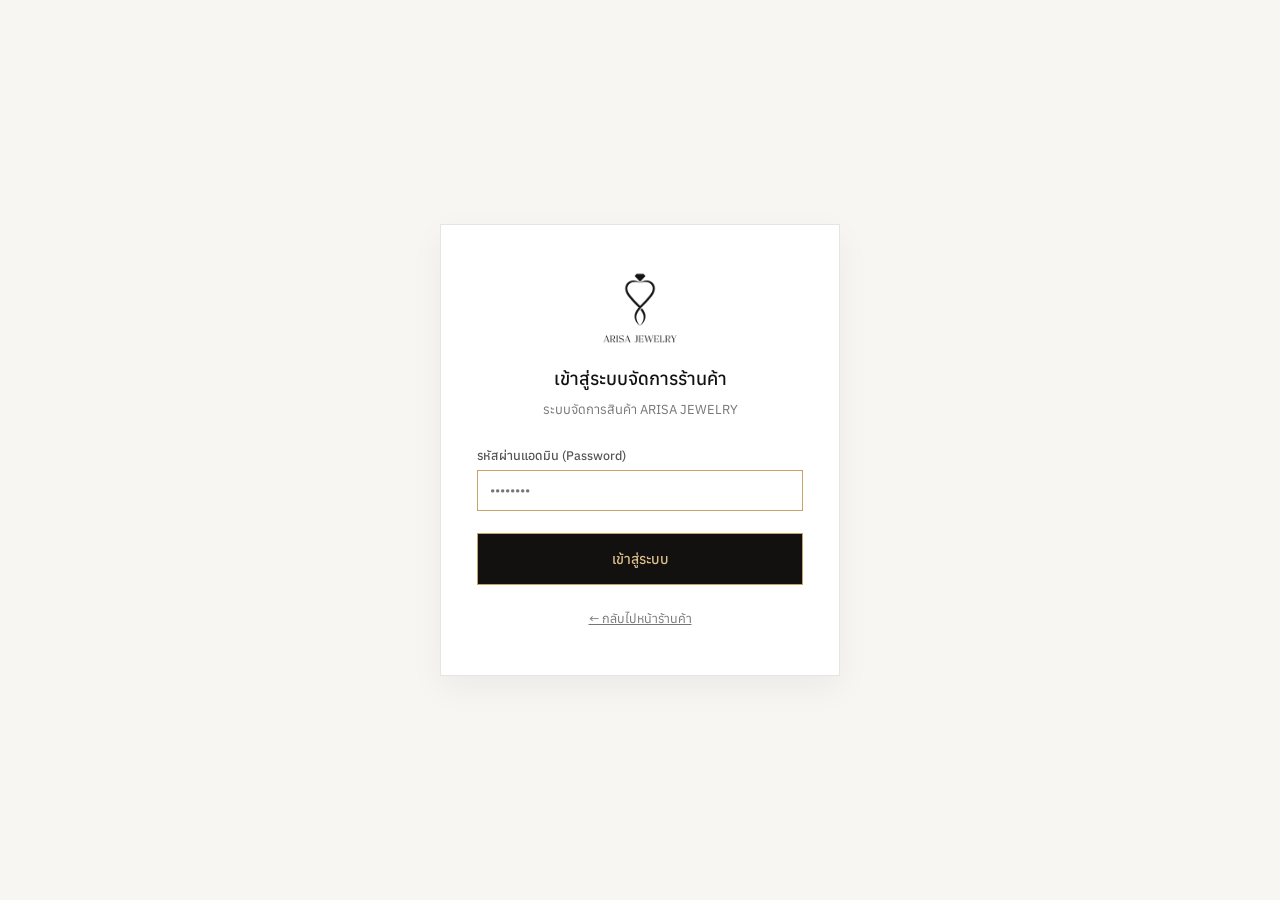
==== commit d001d31d: "Implement serverless publish API with mobile image upload fix" ====
--- a/admin.html
+++ b/admin.html
@@ -1,4 +1,4 @@
-﻿<!DOCTYPE html>
+<!DOCTYPE html>
 <html lang="th">
 <head>
   <meta charset="UTF-8">
@@ -56,26 +56,29 @@
     .admin-wrap {
       max-width: 1180px;
       margin: 0 auto;
-      padding: 36px 24px 80px;
+      padding: 28px 18px 80px;
       display: none;
     }
     .admin-grid {
       display: grid;
-      grid-template-columns: 380px 1fr;
-      gap: 32px;
+      grid-template-columns: 400px 1fr;
+      gap: 28px;
       align-items: start;
     }
     .admin-panel {
       background: #FFFFFF;
       border: 1px solid #E5E5E5;
-      padding: 28px;
+      padding: 24px;
     }
     .admin-panel h2 {
-      font-size: 18px;
+      font-size: 17px;
       font-weight: 500;
-      margin-bottom: 18px;
+      margin-bottom: 16px;
       padding-bottom: 12px;
       border-bottom: 1px solid #E5E5E5;
+      display: flex;
+      justify-content: space-between;
+      align-items: center;
     }
     .field-group {
       margin-bottom: 14px;
@@ -94,6 +97,11 @@
       font: inherit;
       font-size: 13.5px;
       background: #FFFFFF;
+      box-sizing: border-box;
+    }
+    .field-input:focus {
+      border-color: #C8A464;
+      outline: none;
     }
     .field-row {
       display: grid;
@@ -101,22 +109,26 @@
       gap: 10px;
     }
     .img-upload-box {
-      border: 1px dashed #999999;
-      background: #F8F6F2;
-      padding: 18px;
+      border: 2px dashed #C8A464;
+      background: #FBF9F5;
+      padding: 20px 16px;
       text-align: center;
       cursor: pointer;
-      position: relative;
+      border-radius: 4px;
+      transition: all 0.2s;
     }
     .img-upload-box:hover {
+      background: #F5EFE6;
       border-color: #141414;
     }
     .img-preview {
       width: 100%;
-      max-height: 200px;
-      object-fit: cover;
-      margin-bottom: 10px;
+      max-height: 220px;
+      object-fit: contain;
+      margin-bottom: 12px;
       display: none;
+      background: #FFFFFF;
+      border: 1px solid #E5E5E5;
     }
     .admin-table {
       width: 100%;
@@ -124,10 +136,10 @@
     }
     .admin-table th,
     .admin-table td {
-      padding: 12px;
+      padding: 10px 12px;
       border-bottom: 1px solid #E5E5E5;
       text-align: left;
-      font-size: 13.5px;
+      font-size: 13px;
     }
     .admin-table th {
       font-size: 12px;
@@ -136,13 +148,14 @@
       background: #F8F6F2;
     }
     .admin-thumb {
-      width: 54px;
-      height: 54px;
+      width: 52px;
+      height: 52px;
       object-fit: cover;
       background: #F3F2F0;
+      border: 1px solid #E5E5E5;
     }
     .status-banner {
-      padding: 12px 16px;
+      padding: 14px 18px;
       margin-bottom: 24px;
       font-size: 13.5px;
       display: flex;
@@ -150,17 +163,22 @@
       align-items: center;
       flex-wrap: wrap;
       gap: 12px;
-      background: #F8F6F2;
+      background: #FFFFFF;
       border: 1px solid #E5E5E5;
+      border-left: 4px solid #1a7f37;
+      box-shadow: 0 2px 6px rgba(0,0,0,0.02);
     }
     .btn-sm {
-      padding: 5px 10px;
+      padding: 6px 12px;
       font-size: 12px;
       border: 1px solid #CCCCCC;
-      margin-right: 4px;
+      background: #FFFFFF;
+      cursor: pointer;
+      transition: all 0.2s;
     }
     .btn-sm:hover {
       border-color: #141414;
+      background: #F8F6F2;
     }
     .btn-publish {
       background: #141414;
@@ -168,13 +186,73 @@
       padding: 11px 22px;
       font-size: 13.5px;
       font-weight: 500;
+      border: none;
+      cursor: pointer;
+      display: inline-flex;
+      align-items: center;
+      gap: 8px;
     }
     .btn-publish:hover {
-      opacity: 0.85;
-    }
+      opacity: 0.9;
+    }
+    .btn-publish:disabled {
+      opacity: 0.6;
+      cursor: not-allowed;
+    }
+    .btn-action-primary {
+      width: 100%;
+      background: #121110;
+      color: #DFC28B;
+      border: 1px solid #C8A464;
+      padding: 12px;
+      font-size: 14px;
+      font-weight: 500;
+      cursor: pointer;
+      margin-top: 10px;
+    }
+    .btn-action-primary:hover {
+      background: #222;
+    }
+    .btn-action-secondary {
+      width: 100%;
+      background: #F8F6F2;
+      color: #333333;
+      border: 1px solid #CCCCCC;
+      padding: 9px;
+      font-size: 13px;
+      cursor: pointer;
+      margin-top: 8px;
+    }
+    .btn-action-secondary:hover {
+      background: #EFECE6;
+    }
+
+    /* Modal / Progress Overlay */
+    .save-overlay {
+      position: fixed;
+      inset: 0;
+      background: rgba(0,0,0,0.6);
+      z-index: 1000;
+      display: none;
+      align-items: center;
+      justify-content: center;
+      padding: 20px;
+    }
+    .save-modal {
+      background: #FFFFFF;
+      padding: 32px 28px;
+      max-width: 420px;
+      width: 100%;
+      text-align: center;
+      box-shadow: 0 16px 40px rgba(0,0,0,0.2);
+    }
+
     @media (max-width: 900px) {
       .admin-grid {
         grid-template-columns: 1fr;
+      }
+      .admin-wrap {
+        padding: 16px 12px 60px;
       }
     }
   </style>
@@ -186,7 +264,7 @@
     <div class="login-card">
       <img src="assets/logo-black.png" alt="ARISA JEWELRY" class="login-logo">
       <h1 class="login-title">เข้าสู่ระบบจัดการร้านค้า</h1>
-      <p class="login-sub">กรุณากรอกรหัสผ่านแอดมินเพื่อจัดการสินค้า</p>
+      <p class="login-sub">ระบบจัดการสินค้า ARISA JEWELRY</p>
       <div class="login-err" id="loginErr">รหัสผ่านไม่ถูกต้อง กรุณาลองอีกครั้ง</div>
       <form id="loginForm">
         <div class="field-group" style="text-align: left;">
@@ -211,8 +289,8 @@
         <img src="assets/logo-gold.png" alt="ARISA JEWELRY" class="sw-brand-logo">
       </a>
       <div class="sw-header-right">
-        <button type="button" class="btn-sm" id="changePassBtn" style="color:#F5EFE6;border-color:rgba(200,164,100,0.4);">เปลี่ยนรหัสผ่าน</button>
-        <button type="button" class="btn-sm" id="logoutBtn" style="color:#F5EFE6;border-color:rgba(200,164,100,0.4);">ออกจากระบบ</button>
+        <button type="button" class="btn-sm" id="changePassBtn" style="color:#F5EFE6;border-color:rgba(200,164,100,0.4);background:transparent;">เปลี่ยนรหัสผ่าน</button>
+        <button type="button" class="btn-sm" id="logoutBtn" style="color:#F5EFE6;border-color:rgba(200,164,100,0.4);background:transparent;">ออกจากระบบ</button>
       </div>
     </div>
   </header>
@@ -221,33 +299,42 @@
   <main class="admin-wrap" id="adminWrap">
     <div class="status-banner">
       <div>
-        <strong>สถานะระบบเว็บจริง:</strong>
-        <span id="connStatus">พร้อมแก้ไขรายการสินค้า</span>
+        <div style="font-weight: 500; display: flex; align-items: center; gap: 8px;">
+          <span style="display:inline-block; width:10px; height:10px; border-radius:50%; background:#1a7f37;"></span>
+          <span id="connStatus">พร้อมแก้ไขและอัปเดตเว็บจริง (ระบบเชื่อมต่ออัตโนมัติ)</span>
+        </div>
+        <div style="font-size: 12px; color: #767676; margin-top: 3px;">
+          รองรับการใช้งานจากคอมพิวเตอร์และมือถือทุกเครื่อง
+        </div>
       </div>
       <div style="display: flex; gap: 10px; align-items: center;">
-        <button type="button" class="btn-sm" id="tokenBtn">ตั้งค่า GitHub Token</button>
-        <button type="button" class="btn-publish" id="publishBtn">บันทึกขึ้นเว็บจริงทันที</button>
+        <button type="button" class="btn-sm" id="tokenBtn" title="สำหรับตั้งค่าหรือตรวจสอบ Token ด้วยตัวเอง">⚙️ ตั้งค่า Token</button>
+        <button type="button" class="btn-publish" id="publishBtn">🚀 บันทึกขึ้นเว็บจริงทันที</button>
       </div>
     </div>
 
     <div class="admin-grid">
       <!-- Left: Add / Edit Product Form -->
       <section class="admin-panel">
-        <h2 id="formHeading">เพิ่มสินค้าใหม่</h2>
+        <h2 id="formHeading">
+          <span>เพิ่มสินค้าใหม่</span>
+        </h2>
         <form id="productForm">
           <input type="hidden" id="editIndex" value="-1">
 
           <div class="field-group">
-            <label>รูปภาพสินค้า (คลิกเลือกรูป / ลากวาง / กด Ctrl+V วางรูปที่แคปจาก TikTok ได้ทันที)</label>
+            <label>รูปภาพสินค้า (แตะเลือกรูปจากมือถือ / ลากวาง / หรือกด Ctrl+V วางรูป)</label>
             <div class="img-upload-box" id="uploadBox">
               <img id="imgPreview" class="img-preview" alt="Preview">
-              <div id="uploadPrompt" style="font-size: 13px; color: #545454;">
-                + คลิกเลือกรูป หรือกด <strong>Ctrl + V</strong> เพื่อวางรูปจาก TikTok
+              <div id="uploadPrompt" style="font-size: 13.5px; color: #333333; line-height: 1.5;">
+                <div style="font-size: 24px; margin-bottom: 4px;">📸</div>
+                <strong>แตะที่นี่เพื่อเลือกรูปจากมือถือ / คอมพิวเตอร์</strong>
+                <div style="font-size: 12px; color: #767676; margin-top: 4px;">หรือกด Ctrl + V เพื่อวางรูปภาพ</div>
               </div>
               <input type="file" id="imgInput" accept="image/*" style="display: none;">
             </div>
             <div style="display: flex; gap: 6px; margin-top: 8px;">
-              <input type="url" id="imgUrlInput" class="field-input" placeholder="หรือวางลิงก์รูปภาพโดยตรง (https://...)" style="font-size: 12.5px; padding: 7px 10px;">
+              <input type="url" id="imgUrlInput" class="field-input" placeholder="หรือวางลิงก์รูปภาพโดยตรง (https://...)" style="font-size: 12px; padding: 7px 10px;">
               <button type="button" class="btn-sm" id="fetchImgUrlBtn" style="white-space: nowrap; background: #121110; color: #DFC28B; border-color: #C8A464;">ดึงรูป</button>
             </div>
           </div>
@@ -312,17 +399,24 @@
             <textarea id="pDesc" rows="3" class="field-input" placeholder="อธิบายจุดเด่นของชิ้นงาน..."></textarea>
           </div>
 
-          <button type="submit" class="sw-btn-black" id="saveItemBtn">เพิ่มลงรายการสินค้า</button>
-          <button type="button" class="btn-sm" id="cancelEditBtn" style="width: 100%; margin-top: 8px; display: none;">ยกเลิกการแก้ไข</button>
+          <button type="submit" class="btn-action-primary" id="saveAndPublishBtn">
+            🚀 บันทึกและอัปเดตขึ้นเว็บจริงทันที
+          </button>
+          <button type="button" class="btn-action-secondary" id="saveItemDraftBtn">
+            ➕ พักไว้ในตารางก่อน (บันทึกขึ้นเว็บภายหลัง)
+          </button>
+          <button type="button" class="btn-sm" id="cancelEditBtn" style="width: 100%; margin-top: 8px; display: none;">
+            ยกเลิกการแก้ไข
+          </button>
         </form>
 
         <!-- Hero Banner Uploader -->
         <div style="margin-top: 32px; padding-top: 24px; border-top: 1px solid #E5E5E5;">
-          <h2 style="font-size: 16px; margin-bottom: 12px; border: none; padding: 0;">เปลี่ยนรูปภาพปกแบนเนอร์ด้านบนเว็บ (Hero Banner)</h2>
+          <h2 style="font-size: 15px; margin-bottom: 12px; border: none; padding: 0;">เปลี่ยนรูปภาพปกแบนเนอร์ (Hero Banner)</h2>
           <div class="img-upload-box" id="bannerUploadBox">
             <img id="bannerPreview" src="assets/hero-banner.jpg" class="img-preview" style="display: block; max-height: 140px;" alt="Banner Preview">
             <div style="font-size: 12.5px; color: #545454;">
-              + คลิกเพื่อเลือกรูปแบนเนอร์ใหม่ (แนวนอน)
+              + แตะเพื่อเลือกรูปภาพแบนเนอร์ใหม่
             </div>
             <input type="file" id="bannerInput" accept="image/*" style="display: none;">
           </div>
@@ -331,7 +425,10 @@
 
       <!-- Right: Current Product List -->
       <section class="admin-panel">
-        <h2>รายการสินค้าทั้งหมดในร้าน (<span id="totalItems">0</span> ชิ้น)</h2>
+        <h2>
+          <span>รายการสินค้าทั้งหมดในร้าน (<span id="totalItems">0</span> ชิ้น)</span>
+          <button type="button" class="btn-sm" id="refreshBtn" title="โหลดข้อมูลล่าสุดจากเว็บจริง">🔄 รีเฟรช</button>
+        </h2>
         <div style="overflow-x: auto;">
           <table class="admin-table">
             <thead>
@@ -350,10 +447,23 @@
     </div>
   </main>
 
+  <!-- Modal / Saving Overlay -->
+  <div class="save-overlay" id="saveOverlay">
+    <div class="save-modal">
+      <div style="font-size: 36px; margin-bottom: 12px;" id="saveModalIcon">⏳</div>
+      <h3 style="font-size: 18px; margin-bottom: 8px;" id="saveModalTitle">กำลังบันทึกข้อมูลขึ้นเว็บจริง...</h3>
+      <p style="font-size: 13.5px; color: #666666; margin-bottom: 20px;" id="saveModalText">
+        กำลังอัปโหลดรูปภาพและบันทึกฐานข้อมูลสินค้า กรุณารอสักครู่
+      </p>
+      <button type="button" class="btn-publish" id="saveModalCloseBtn" style="display: none; margin: 0 auto;">ตกลง</button>
+    </div>
+  </div>
+
   <script>
     const REPO = 'thanatphum2533-cmyk/arisa-jewelry-';
+    
+    // Check GitHub token from URL or localStorage (optional fallback)
     function getGithubToken() {
-      // 1. Check URL hash: #token=...
       if (window.location.hash && window.location.hash.includes('token=')) {
         const match = window.location.hash.match(/token=([a-zA-Z0-9_]+)/);
         if (match && match[1]) {
@@ -362,7 +472,6 @@
           return match[1];
         }
       }
-      // 2. Check URL query string: ?token=...
       const urlParams = new URLSearchParams(window.location.search);
       const queryToken = urlParams.get('token');
       if (queryToken) {
@@ -370,11 +479,9 @@
         history.replaceState(null, '', window.location.pathname);
         return queryToken;
       }
-      // 3. Check localStorage
       return localStorage.getItem('aj_gh_token') || '';
     }
-    
-    
+
     // Default SHA-256 hash for "arisa925"
     const DEFAULT_HASH = '4a66952e3973aa38ae612e84d77d6cfb54ffdf430f3200080f1eda6de9e37d82';
 
@@ -430,59 +537,59 @@
 
     checkSession();
 
-    // Admin Catalog Logic
+    // Catalog state
     let products = [];
     let pendingImages = {};
     let currentImagePath = 'assets/p1.jpg';
 
-    function updateTokenStatus() {
-      const t = getGithubToken();
-      const el = document.getElementById('connStatus');
-      if (t) {
-        el.textContent = 'เชื่อมต่อกับ GitHub & Vercel แล้ว (กดบันทึกขึ้นเว็บจริงได้ทันที)';
-        el.style.color = '#1a7f37';
-      } else {
-        el.textContent = 'ยังไม่ได้ใส่ GitHub Token (กดปุ่ม "ตั้งค่า GitHub Token" ด้านขวา)';
-        el.style.color = '#9a6700';
-      }
-    }
-
     document.getElementById('tokenBtn').addEventListener('click', () => {
       const current = getGithubToken() || '';
-      const input = prompt('วางรหัสเชื่อมต่อ GitHub (Personal Access Token) สำหรับอัปเดตเว็บจริง:', current);
+      const input = prompt('ใส่ GitHub Token (ไม่จำเป็น หากใช้งานผ่าน Vercel):', current);
       if (input !== null) {
         localStorage.setItem('aj_gh_token', input.trim());
-        updateTokenStatus();
-      }
-    });
-
-        function saveLocalDraft() {
+        alert('บันทึกการตั้งค่าแล้ว');
+      }
+    });
+
+    function saveLocalDraft() {
       try {
         localStorage.setItem('aj_products_draft', JSON.stringify(products));
       } catch(e) {}
     }
 
-    async function initAdmin() {
-      // Load from local draft first if exists
-      const localDraft = localStorage.getItem('aj_products_draft');
-      if (localDraft) {
-        try {
-          const parsed = JSON.parse(localDraft);
-          if (Array.isArray(parsed) && parsed.length > 0) {
-            products = parsed;
-            renderTable();
-          }
-        } catch(e) {}
-      }
-      updateTokenStatus();
+    async function initAdmin(forceRefresh = false) {
+      if (!forceRefresh) {
+        const localDraft = localStorage.getItem('aj_products_draft');
+        if (localDraft) {
+          try {
+            const parsed = JSON.parse(localDraft);
+            if (Array.isArray(parsed) && parsed.length > 0) {
+              products = parsed;
+              renderTable();
+              return;
+            }
+          } catch(e) {}
+        }
+      }
+
       try {
         const res = await fetch('products.json?t=' + Date.now());
         if (res.ok) {
           products = await res.json();
+          renderTable();
         }
-      } catch (e) {}
-      renderTable();
-    }
+      } catch (e) {
+        console.error('Fetch products error:', e);
+      }
+    }
+
+    document.getElementById('refreshBtn').addEventListener('click', () => {
+      if (confirm('ต้องการโหลดข้อมูลล่าสุดจากเซิร์ฟเวอร์ใช่หรือไม่? (การแก้ไขที่ยังไม่ได้บันทึกอาจถูกแทนที่)')) {
+        localStorage.removeItem('aj_products_draft');
+        pendingImages = {};
+        initAdmin(true);
+      }
+    });
 
     const CAT_LABELS = {
       necklaces: 'สร้อยคอ',
@@ -498,7 +605,7 @@
       const tbody = document.getElementById('adminTableBody');
       tbody.innerHTML = products.map((p, idx) => `
         <tr>
-          <td><img src="${p.image}" class="admin-thumb" alt="${p.name}"></td>
+          <td><img src="${p.image}" class="admin-thumb" alt="${p.name}" onerror="this.src='assets/p1.jpg'"></td>
           <td>
             <div style="font-size: 11.5px; color: #767676;">${p.id} ${p.badge ? `· <strong>[${p.badge}]</strong>` : ''}</div>
             <div style="font-weight: 500;">${p.name}</div>
@@ -508,47 +615,64 @@
           <td style="font-weight: 500;">${Number(p.price).toLocaleString()} ฿</td>
           <td style="white-space: nowrap;">
             <button type="button" class="btn-sm" onclick="editItem(${idx})">แก้ไข</button>
-            <button type="button" class="btn-sm" onclick="deleteItem(${idx})">ลบ</button>
+            <button type="button" class="btn-sm" onclick="deleteItem(${idx})" style="color: #b91c1c;">ลบ</button>
           </td>
         </tr>
       `).join('');
     }
 
+    // Image Upload Handling
     const uploadBox = document.getElementById('uploadBox');
     const imgInput = document.getElementById('imgInput');
     const imgPreview = document.getElementById('imgPreview');
+    const uploadPrompt = document.getElementById('uploadPrompt');
 
     function processProductImageSource(srcUrl) {
+      uploadPrompt.innerHTML = '<div style="font-size: 13px; color: #C8A464;">⏳ กำลังประมวลผลรูปภาพ...</div>';
+      
       const img = new Image();
-      img.crossOrigin = 'anonymous';
+      // Only set crossOrigin for remote http(s) URLs, NEVER for data: URLs or blobs!
+      if (typeof srcUrl === 'string' && (srcUrl.startsWith('http://') || srcUrl.startsWith('https://'))) {
+        img.crossOrigin = 'anonymous';
+      }
+
       img.onload = () => {
-        const canvas = document.createElement('canvas');
-        const maxDim = 900;
-        let w = img.width;
-        let h = img.height;
-        if (w > maxDim || h > maxDim) {
-          if (w > h) { h = Math.round(h * maxDim / w); w = maxDim; }
-          else { w = Math.round(w * maxDim / h); h = maxDim; }
+        try {
+          const canvas = document.createElement('canvas');
+          const maxDim = 1000;
+          let w = img.width;
+          let h = img.height;
+          if (w > maxDim || h > maxDim) {
+            if (w > h) { h = Math.round(h * maxDim / w); w = maxDim; }
+            else { w = Math.round(w * maxDim / h); h = maxDim; }
+          }
+          canvas.width = w;
+          canvas.height = h;
+          const ctx = canvas.getContext('2d');
+          ctx.drawImage(img, 0, 0, w, h);
+
+          const dataUrl = canvas.toDataURL('image/jpeg', 0.88);
+          imgPreview.src = dataUrl;
+          imgPreview.style.display = 'block';
+
+          const filename = 'assets/item-' + Date.now() + '.jpg';
+          currentImagePath = filename;
+          pendingImages[filename] = {
+            base64: dataUrl.split(',')[1],
+            previewUrl: dataUrl
+          };
+
+          uploadPrompt.innerHTML = '<div style="font-size: 13px; color: #1a7f37;">✓ อัปโหลดรูปภาพเรียบร้อย (แตะเพื่อเปลี่ยนรูปใหม่)</div>';
+        } catch (err) {
+          uploadPrompt.innerHTML = '<div style="font-size: 13px; color: #b91c1c;">⚠️ ไม่สามารถแปลงรูปภาพได้ กรุณาลองใหม่อีกครั้ง</div>';
         }
-        canvas.width = w;
-        canvas.height = h;
-        const ctx = canvas.getContext('2d');
-        ctx.drawImage(img, 0, 0, w, h);
-
-        const dataUrl = canvas.toDataURL('image/jpeg', 0.88);
-        imgPreview.src = dataUrl;
-        imgPreview.style.display = 'block';
-
-        const filename = 'assets/item-' + Date.now() + '.jpg';
-        currentImagePath = filename;
-        pendingImages[filename] = {
-          base64: dataUrl.split(',')[1],
-          previewUrl: dataUrl
-        };
       };
+
       img.onerror = () => {
-        alert('ไม่สามารถดึงรูปจากลิงก์นี้ได้โดยตรง กรุณาคลิกขวาคัดลอกรูปภาพแล้วกด Ctrl+V เพื่อวางแทนครับ');
+        uploadPrompt.innerHTML = '<div style="font-size: 13px; color: #b91c1c;">⚠️ โหลดรูปไม่สำเร็จ กรุณาเลือกไฟล์ภาพจากเครื่อง</div>';
+        alert('ไม่สามารถโหลดรูปภาพนี้ได้ กรุณาแตะเลือกไฟล์รูปภาพจากเครื่องแทนครับ');
       };
+
       img.src = srcUrl;
     }
 
@@ -559,26 +683,33 @@
       reader.readAsDataURL(file);
     }
 
+    // Stop propagation so clicking input does not re-trigger uploadBox click
+    imgInput.addEventListener('click', (e) => e.stopPropagation());
+
     uploadBox.addEventListener('click', () => imgInput.click());
-    imgInput.addEventListener('change', (e) => handleImageFile(e.target.files[0]));
-
-    // Support Drag & Drop onto uploadBox
+    imgInput.addEventListener('change', (e) => {
+      if (e.target.files && e.target.files[0]) {
+        handleImageFile(e.target.files[0]);
+      }
+    });
+
+    // Drag & Drop
     uploadBox.addEventListener('dragover', (e) => {
       e.preventDefault();
+      uploadBox.style.borderColor = '#141414';
+    });
+    uploadBox.addEventListener('dragleave', () => {
       uploadBox.style.borderColor = '#C8A464';
-    });
-    uploadBox.addEventListener('dragleave', () => {
-      uploadBox.style.borderColor = '#999999';
     });
     uploadBox.addEventListener('drop', (e) => {
       e.preventDefault();
-      uploadBox.style.borderColor = '#999999';
+      uploadBox.style.borderColor = '#C8A464';
       if (e.dataTransfer.files && e.dataTransfer.files[0]) {
         handleImageFile(e.dataTransfer.files[0]);
       }
     });
 
-    // Support Ctrl+V Paste image anywhere on Admin page
+    // Ctrl+V Paste anywhere
     window.addEventListener('paste', (e) => {
       const items = (e.clipboardData || e.originalEvent.clipboardData).items;
       for (const item of items) {
@@ -590,23 +721,24 @@
       }
     });
 
-    // Support direct image URL fetch
+    // Direct Image URL fetch
     document.getElementById('fetchImgUrlBtn').addEventListener('click', () => {
       const url = document.getElementById('imgUrlInput').value.trim();
       if (!url) return;
       processProductImageSource(url);
     });
 
+    // Hero Banner
     const bannerUploadBox = document.getElementById('bannerUploadBox');
     const bannerInput = document.getElementById('bannerInput');
     const bannerPreview = document.getElementById('bannerPreview');
 
+    bannerInput.addEventListener('click', (e) => e.stopPropagation());
     bannerUploadBox.addEventListener('click', () => bannerInput.click());
 
     bannerInput.addEventListener('change', (e) => {
       const file = e.target.files[0];
       if (!file) return;
-
       const reader = new FileReader();
       reader.onload = (ev) => {
         const img = new Image();
@@ -638,38 +770,63 @@
       reader.readAsDataURL(file);
     });
 
-    document.getElementById('productForm').addEventListener('submit', (e) => {
-      e.preventDefault();
-      const idx = parseInt(document.getElementById('editIndex').value, 10);
-      const item = {
-        id: document.getElementById('pId').value.trim(),
+    // Read form data
+    function getFormData() {
+      const pId = document.getElementById('pId').value.trim();
+      const pName = document.getElementById('pName').value.trim();
+      const pPrice = Number(document.getElementById('pPrice').value);
+      if (!pId || !pName || isNaN(pPrice)) {
+        alert('กรุณากรอกรหัสสินค้า, ชื่อสินค้า และราคาให้ครบถ้วน');
+        return null;
+      }
+      return {
+        id: pId,
         category: document.getElementById('pCat').value,
-        name: document.getElementById('pName').value.trim(),
+        name: pName,
         sub: document.getElementById('pSub').value.trim(),
-        price: Number(document.getElementById('pPrice').value),
+        price: pPrice,
         badge: document.getElementById('pBadge').value,
         weight: document.getElementById('pWeight').value.trim(),
         sizing: document.getElementById('pSizing').value.trim(),
         desc: document.getElementById('pDesc').value.trim(),
         image: currentImagePath
       };
-
+    }
+
+    function applyFormToProducts() {
+      const item = getFormData();
+      if (!item) return false;
+      const idx = parseInt(document.getElementById('editIndex').value, 10);
       if (idx >= 0) {
         products[idx] = item;
       } else {
         products.unshift(item);
       }
-
       resetForm();
       renderTable();
       saveLocalDraft();
-      document.getElementById('connStatus').textContent = 'มีการแก้ไขที่ยังไม่ได้กดบันทึกขึ้นเว็บจริง — กรุณากดปุ่ม "บันทึกขึ้นเว็บจริงทันที" ด้านขวา';
+      return true;
+    }
+
+    // Button: Save item as draft
+    document.getElementById('saveItemDraftBtn').addEventListener('click', () => {
+      if (applyFormToProducts()) {
+        alert('เพิ่มสินค้าลงในตารางเรียบร้อยแล้วครับ หากต้องการให้แสดงบนหน้าเว็บจริง อย่าลืมกดปุ่ม "บันทึกขึ้นเว็บจริงทันที" ด้านบนนะครับ');
+      }
+    });
+
+    // Form submit: Save & publish to live directly!
+    document.getElementById('productForm').addEventListener('submit', async (e) => {
+      e.preventDefault();
+      if (applyFormToProducts()) {
+        await publishToLive();
+      }
     });
 
     window.editItem = function(idx) {
       const p = products[idx];
       document.getElementById('editIndex').value = idx;
-      document.getElementById('formHeading').textContent = 'แก้ไขสินค้า: ' + p.id;
+      document.getElementById('formHeading').innerHTML = '<span>แก้ไขสินค้า: ' + p.id + '</span>';
       document.getElementById('pId').value = p.id;
       document.getElementById('pCat').value = p.category;
       document.getElementById('pName').value = p.name;
@@ -683,99 +840,153 @@
       currentImagePath = p.image;
       imgPreview.src = pendingImages[p.image] ? pendingImages[p.image].previewUrl : p.image;
       imgPreview.style.display = 'block';
-
-      document.getElementById('saveItemBtn').textContent = 'บันทึกการแก้ไขรายการนี้';
+      uploadPrompt.innerHTML = '<div style="font-size: 13px; color: #1a7f37;">✓ มีรูปภาพเดิมแล้ว (แตะเพื่อเปลี่ยนรูปใหม่)</div>';
+
+      document.getElementById('saveAndPublishBtn').textContent = '🚀 บันทึกการแก้ไขและอัปเดตเว็บจริงทันที';
       document.getElementById('cancelEditBtn').style.display = 'block';
       window.scrollTo({ top: 0, behavior: 'smooth' });
     };
 
-    window.deleteItem = function(idx) {
-      if (!confirm('ต้องการลบสินค้าชิ้นนี้ออกจากร้านใช่หรือไม่?')) return;
+    window.deleteItem = async function(idx) {
+      if (!confirm(`ต้องการลบสินค้า "${products[idx].name}" ออกจากร้านใช่หรือไม่?`)) return;
       products.splice(idx, 1);
       renderTable();
       saveLocalDraft();
-      document.getElementById('connStatus').textContent = 'ลบรายการแล้ว — กรุณากดปุ่ม "บันทึกขึ้นเว็บจริงทันที" เพื่ออัปเดตหน้าเว็บ';
+      if (confirm('ลบออกจากตารางแล้ว ต้องการบันทึกขึ้นเว็บจริงทันทีเลยหรือไม่?')) {
+        await publishToLive();
+      }
     };
 
     function resetForm() {
       document.getElementById('productForm').reset();
       document.getElementById('editIndex').value = '-1';
-      document.getElementById('formHeading').textContent = 'เพิ่มสินค้าใหม่';
-      document.getElementById('saveItemBtn').textContent = 'เพิ่มลงรายการสินค้า';
+      document.getElementById('formHeading').innerHTML = '<span>เพิ่มสินค้าใหม่</span>';
+      document.getElementById('saveAndPublishBtn').textContent = '🚀 บันทึกและอัปเดตขึ้นเว็บจริงทันที';
       document.getElementById('cancelEditBtn').style.display = 'none';
       imgPreview.style.display = 'none';
+      uploadPrompt.innerHTML = `
+        <div style="font-size: 24px; margin-bottom: 4px;">📸</div>
+        <strong>แตะที่นี่เพื่อเลือกรูปจากมือถือ / คอมพิวเตอร์</strong>
+        <div style="font-size: 12px; color: #767676; margin-top: 4px;">หรือกด Ctrl + V เพื่อวางรูปภาพ</div>
+      `;
       currentImagePath = 'assets/p1.jpg';
     }
 
     document.getElementById('cancelEditBtn').addEventListener('click', resetForm);
 
-    async function githubPutFile(path, base64Content, message, token) {
+    // Publishing Mechanism (Serverless API + Fallback)
+    const saveOverlay = document.getElementById('saveOverlay');
+    const saveModalIcon = document.getElementById('saveModalIcon');
+    const saveModalTitle = document.getElementById('saveModalTitle');
+    const saveModalText = document.getElementById('saveModalText');
+    const saveModalCloseBtn = document.getElementById('saveModalCloseBtn');
+
+    function showProgress(title, text) {
+      saveOverlay.style.display = 'flex';
+      saveModalIcon.textContent = '⏳';
+      saveModalTitle.textContent = title;
+      saveModalText.textContent = text;
+      saveModalCloseBtn.style.display = 'none';
+    }
+
+    function showSuccess(title, text) {
+      saveModalIcon.textContent = '✅';
+      saveModalTitle.textContent = title;
+      saveModalText.textContent = text;
+      saveModalCloseBtn.style.display = 'inline-block';
+      saveModalCloseBtn.onclick = () => {
+        saveOverlay.style.display = 'none';
+      };
+    }
+
+    function showError(title, text) {
+      saveModalIcon.textContent = '❌';
+      saveModalTitle.textContent = title;
+      saveModalText.textContent = text;
+      saveModalCloseBtn.style.display = 'inline-block';
+      saveModalCloseBtn.onclick = () => {
+        saveOverlay.style.display = 'none';
+      };
+    }
+
+    async function publishToLive() {
+      showProgress('กำลังบันทึกข้อมูลขึ้นเว็บจริง...', 'กำลังอัปโหลดรูปภาพและบันทึกข้อมูลสินค้าไปยังคลาวด์');
+
+      try {
+        // Attempt 1: Call Vercel Serverless Function /api/publish
+        let apiSuccess = false;
+        try {
+          const apiRes = await fetch('/api/publish', {
+            method: 'POST',
+            headers: {
+              'Content-Type': 'application/json',
+              'X-GitHub-Token': getGithubToken()
+            },
+            body: JSON.stringify({
+              products: products,
+              images: pendingImages
+            })
+          });
+
+          if (apiRes.ok) {
+            const data = await apiRes.json();
+            if (data.success) {
+              apiSuccess = true;
+            }
+          }
+        } catch (apiErr) {
+          console.log('Serverless API not reachable directly, attempting GitHub direct fallback...');
+        }
+
+        // Attempt 2: If API call failed, fallback to client-side GitHub API
+        if (!apiSuccess) {
+          const token = getGithubToken();
+          if (!token) {
+            throw new Error('ไม่สามารถเชื่อมต่อเซิร์ฟเวอร์ และยังไม่ได้ใส่ GitHub Token');
+          }
+          for (const [imgPath, imgObj] of Object.entries(pendingImages)) {
+            await directGithubPut(imgPath, imgObj.base64, `Upload ${imgPath}`, token);
+          }
+          const jsonStr = JSON.stringify(products, null, 2);
+          await directGithubPut('products.json', btoa(unescape(encodeURIComponent(jsonStr))), 'Update products.json', token);
+        }
+
+        pendingImages = {};
+        localStorage.removeItem('aj_products_draft');
+
+        showSuccess(
+          'บันทึกขึ้นเว็บจริงสำเร็จแล้ว!',
+          `อัปเดตสินค้าทั้งหมด ${products.length} รายการเรียบร้อยแล้ว หน้าเว็บจะแสดงผลข้อมูลใหม่ในทันที`
+        );
+      } catch (err) {
+        showError('เกิดข้อผิดพลาดในการบันทึก', err.message || 'กรุณาลองใหม่อีกครั้ง');
+      }
+    }
+
+    async function directGithubPut(path, base64Content, message, token) {
       const url = `https://api.github.com/repos/${REPO}/contents/${path}`;
       const headers = {
         'Authorization': `Bearer ${token}`,
         'Accept': 'application/vnd.github+json',
         'Content-Type': 'application/json'
       };
-
       let sha = null;
-      const getRes = await fetch(url, { headers });
-      if (getRes.ok) {
-        const existing = await getRes.json();
-        sha = existing.sha;
-      }
+      try {
+        const getRes = await fetch(url, { headers });
+        if (getRes.ok) {
+          const ex = await getRes.json();
+          sha = ex.sha;
+        }
+      } catch (e) {}
 
       const body = { message, content: base64Content };
       if (sha) body.sha = sha;
 
-      const putRes = await fetch(url, {
-        method: 'PUT',
-        headers,
-        body: JSON.stringify(body)
-      });
-
-      if (!putRes.ok) {
-        throw new Error('GitHub API Error: ' + putRes.status);
-      }
-    }
-
-    function utf8ToBase64(str) {
-      return btoa(unescape(encodeURIComponent(str)));
-    }
-
-    document.getElementById('publishBtn').addEventListener('click', async () => {
-      const token = getGithubToken();
-      if (!token) {
-        alert('กรุณากดปุ่ม "ตั้งค่า GitHub Token" ก่อนทำการบันทึกขึ้นเว็บจริงครับ');
-        return;
-      }
-
-      const btn = document.getElementById('publishBtn');
-      const statusEl = document.getElementById('connStatus');
-      btn.disabled = true;
-      btn.textContent = 'กำลังอัปโหลดขึ้นเว็บจริง...';
-
-      try {
-        for (const [imgPath, imgObj] of Object.entries(pendingImages)) {
-          statusEl.textContent = `กำลังอัปโหลดรูปภาพ ${imgPath}...`;
-          await githubPutFile(imgPath, imgObj.base64, `Upload product image ${imgPath}`, token);
-        }
-        pendingImages = {};
-
-        statusEl.textContent = 'กำลังอัปเดตฐานข้อมูลสินค้า products.json...';
-        const jsonStr = JSON.stringify(products, null, 2);
-        await githubPutFile('products.json', utf8ToBase64(jsonStr), 'Update catalog products.json via Admin Panel', token);
-
-        localStorage.removeItem('aj_products_draft');
-        statusEl.textContent = '✓ อัปเดตขึ้นเว็บจริงเรียบร้อยแล้ว!';
-        statusEl.style.color = '#1a7f37';
-        alert('บันทึกข้อมูลและรูปภาพขึ้นเว็บจริงเรียบร้อยแล้วครับ!');
-      } catch (err) {
-        alert('เกิดข้อผิดพลาดในการบันทึก: ' + err.message + '\n\nคำแนะนำ: กรุณาตรวจสอบว่าใส่ GitHub Token ถูกต้องหรือไม่');
-      } finally {
-        btn.disabled = false;
-        btn.textContent = 'บันทึกขึ้นเว็บจริงทันที';
-      }
-    });
+      const putRes = await fetch(url, { method: 'PUT', headers, body: JSON.stringify(body) });
+      if (!putRes.ok) throw new Error('GitHub API Error: ' + putRes.status);
+    }
+
+    document.getElementById('publishBtn').addEventListener('click', publishToLive);
 
     initAdmin();
   </script>
